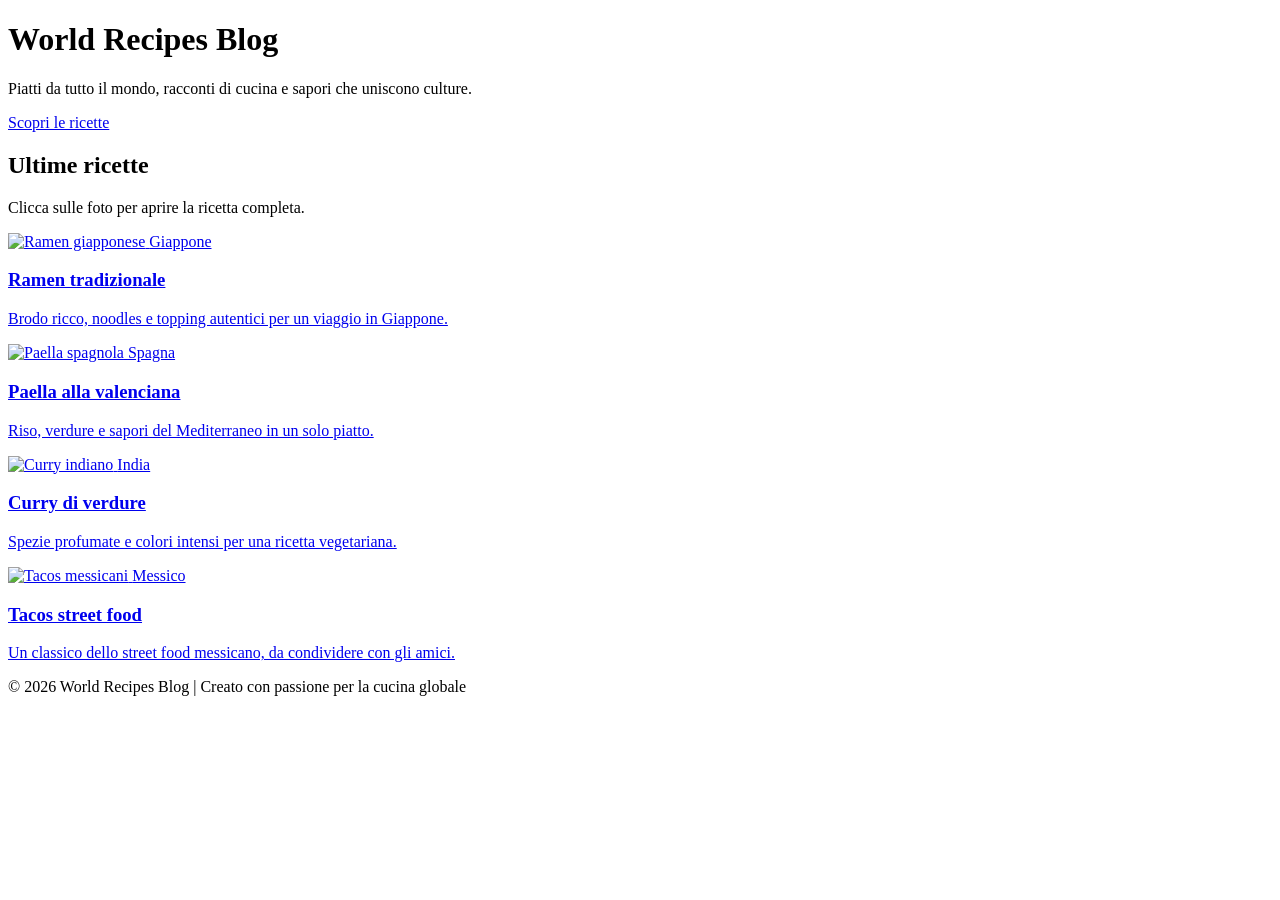
==== index.html @ 47ef9de8 "Create index.html" ====
<!DOCTYPE html>
<html lang="it">
<head>
  <meta charset="UTF-8" />
  <meta name="viewport" content="width=device-width, initial-scale=1.0" />
  <title>World Recipes Blog</title>
  <link rel="stylesheet" href="styles.css" />
</head>
<body>
  <header class="hero">
    <div class="hero-content">
      <h1>World Recipes Blog</h1>
      <p>Piatti da tutto il mondo, racconti di cucina e sapori che uniscono culture.</p>
      <a href="#ricette" class="btn-primary">Scopri le ricette</a>
    </div>
  </header>

  <main>
    <section id="ricette" class="section">
      <h2>Ultime ricette</h2>
      <p class="section-subtitle">
        Clicca sulle foto per aprire la ricetta completa.
      </p>

      <div class="grid-ricette">
        <!-- Ricetta 1 -->
        <article class="card-ricetta">
          <a href="ricetta1.html">
            <div class="card-image-wrapper">
              <img src="img/ramen.jpg" alt="Ramen giapponese" />
              <span class="card-tag">Giappone</span>
            </div>
            <div class="card-content">
              <h3>Ramen tradizionale</h3>
              <p>Brodo ricco, noodles e topping autentici per un viaggio in Giappone.</p>
            </div>
          </a>
        </article>

        <!-- Ricetta 2 -->
        <article class="card-ricetta">
          <a href="ricetta2.html">
            <div class="card-image-wrapper">
              <img src="img/paella.jpg" alt="Paella spagnola" />
              <span class="card-tag">Spagna</span>
            </div>
            <div class="card-content">
              <h3>Paella alla valenciana</h3>
              <p>Riso, verdure e sapori del Mediterraneo in un solo piatto.</p>
            </div>
          </a>
        </article>

        <!-- Ricetta 3 -->
        <article class="card-ricetta">
          <a href="ricetta3.html">
            <div class="card-image-wrapper">
              <img src="img/curry.jpg" alt="Curry indiano" />
              <span class="card-tag">India</span>
            </div>
            <div class="card-content">
              <h3>Curry di verdure</h3>
              <p>Spezie profumate e colori intensi per una ricetta vegetariana.</p>
            </div>
          </a>
        </article>

        <!-- Ricetta 4 -->
        <article class="card-ricetta">
          <a href="ricetta4.html">
            <div class="card-image-wrapper">
              <img src="img/tacos.jpg" alt="Tacos messicani" />
              <span class="card-tag">Messico</span>
            </div>
            <div class="card-content">
              <h3>Tacos street food</h3>
              <p>Un classico dello street food messicano, da condividere con gli amici.</p>
            </div>
          </a>
        </article>
      </div>
    </section>
  </main>

  <footer class="footer">
    <p>© 2026 World Recipes Blog | Creato con passione per la cucina globale</p>
  </footer>
</body>
</html>
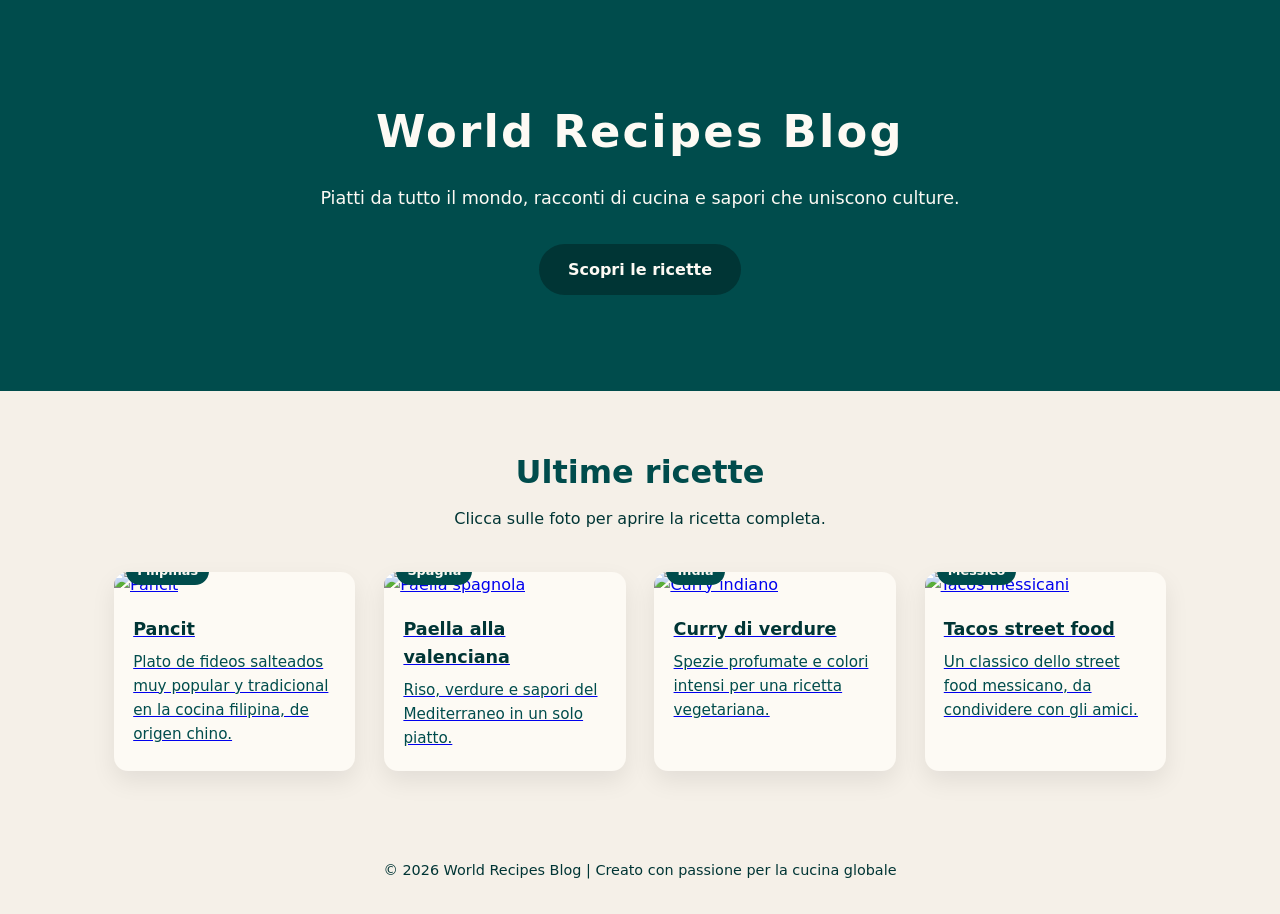
==== commit 444418b8: "Update index.html" ====
--- a/index.html
+++ b/index.html
@@ -27,12 +27,12 @@
         <article class="card-ricetta">
           <a href="ricetta1.html">
             <div class="card-image-wrapper">
-              <img src="img/ramen.jpg" alt="Ramen giapponese" />
-              <span class="card-tag">Giappone</span>
+              <img src="images/pancit.jpg" alt="Pancit" />
+              <span class="card-tag">Filipinas</span>
             </div>
             <div class="card-content">
-              <h3>Ramen tradizionale</h3>
-              <p>Brodo ricco, noodles e topping autentici per un viaggio in Giappone.</p>
+              <h3>Pancit</h3>
+              <p>Plato de fideos salteados muy popular y tradicional en la cocina filipina, de origen chino.</p>
             </div>
           </a>
         </article>
--- a/styles.css
+++ b/styles.css
@@ -0,0 +1,215 @@
+/* Reset semplice */
+* {
+  margin: 0;
+  padding: 0;
+  box-sizing: border-box;
+}
+
+body {
+  font-family: system-ui, -apple-system, BlinkMacSystemFont, "Segoe UI", sans-serif;
+  background-color: #f5f0e8;
+  color: #003535;
+  line-height: 1.6;
+}
+
+/* Hero senza gradienti, colore netto */
+.hero {
+  background-color: #004c4c;
+  color: #fdfaf4;
+  padding: 6rem 1.5rem;
+  text-align: center; /* titolo centrato */
+}
+
+.hero-content {
+  max-width: 800px;
+  margin: 0 auto;
+}
+
+.hero h1 {
+  font-size: 2.8rem;
+  letter-spacing: 0.05em;
+  margin-bottom: 1rem;
+  text-align: center; /* centrato */
+}
+
+.hero p {
+  font-size: 1.1rem;
+  margin-bottom: 2rem;
+  text-align: center;
+}
+
+.btn-primary {
+  display: inline-block;
+  padding: 0.8rem 1.8rem;
+  border-radius: 999px;
+  background-color: #003535;
+  color: #fdfaf4;
+  text-decoration: none;
+  font-weight: 600;
+  transition: background-color 0.2s ease, transform 0.2s ease;
+}
+
+.btn-primary:hover {
+  background-color: #004c4c;
+  transform: translateY(-1px);
+}
+
+/* Sezioni */
+.section {
+  padding: 3.5rem 1.5rem 4rem;
+  max-width: 1100px;
+  margin: 0 auto;
+}
+
+.section h2 {
+  font-size: 2rem;
+  margin-bottom: 0.5rem;
+  text-align: center;
+  color: #004c4c;
+}
+
+.section-subtitle {
+  text-align: center;
+  margin-bottom: 2.5rem;
+  color: #003535;
+}
+
+/* Griglia ricette */
+.grid-ricette {
+  display: grid;
+  grid-template-columns: repeat(auto-fit, minmax(230px, 1fr));
+  gap: 1.8rem;
+}
+
+.card-ricetta {
+  background-color: #fdfaf4;
+  border-radius: 14px;
+  overflow: hidden;
+  box-shadow: 0 10px 25px rgba(0, 0, 0, 0.08);
+  transition: transform 0.2s ease, box-shadow 0.2s ease;
+}
+
+.card-ricetta:hover {
+  transform: translateY(-6px);
+  box-shadow: 0 16px 35px rgba(0, 0, 0, 0.12);
+}
+
+/* Immagine + tag paese */
+.card-image-wrapper {
+  position: relative;
+  overflow: hidden;
+}
+
+.card-image-wrapper img {
+  width: 100%;
+  height: 210px;
+  object-fit: cover;
+  transition: transform 0.4s ease;
+}
+
+.card-ricetta:hover .card-image-wrapper img {
+  transform: scale(1.06);
+}
+
+.card-tag {
+  position: absolute;
+  left: 12px;
+  bottom: 12px;
+  background-color: #004c4c;
+  color: #fdfaf4;
+  padding: 0.25rem 0.7rem;
+  border-radius: 999px;
+  font-size: 0.8rem;
+  font-weight: 600;
+}
+
+/* Contenuto card */
+.card-content {
+  padding: 1.1rem 1.2rem 1.3rem;
+}
+
+.card-content h3 {
+  font-size: 1.1rem;
+  margin-bottom: 0.4rem;
+  color: #003535;
+}
+
+.card-content p {
+  font-size: 0.95rem;
+  color: #004c4c;
+}
+
+/* Footer */
+.footer {
+  text-align: center;
+  padding: 1.5rem 1rem 2rem;
+  font-size: 0.9rem;
+  color: #003535;
+}
+
+/* Pagina ricetta */
+.pagina-ricetta {
+  background-color: #f5f0e8;
+}
+
+.header-ricetta {
+  text-align: center;
+  padding: 2.5rem 1rem 1rem;
+}
+
+.back-link {
+  display: inline-block;
+  margin-bottom: 1rem;
+  color: #004c4c;
+  text-decoration: none;
+  font-weight: 600;
+}
+
+.back-link:hover {
+  text-decoration: underline;
+}
+
+.header-ricetta h1 {
+  font-size: 2rem;
+  color: #004c4c;
+  text-align: center;
+}
+
+.sottotitolo-paese {
+  color: #003535;
+  margin-top: 0.3rem;
+}
+
+.hero-ricetta img {
+  width: 100%;
+  max-height: 380px;
+  object-fit: cover;
+  border-radius: 12px;
+  margin: 1.5rem 0;
+}
+
+.contenuto-ricetta {
+  max-width: 800px;
+  margin: 0 auto;
+  padding: 0 1.5rem 3rem;
+}
+
+.box-ricetta {
+  background-color: #fdfaf4;
+  padding: 1.8rem;
+  margin-bottom: 2rem;
+  border-radius: 12px;
+  box-shadow: 0 6px 18px rgba(0, 0, 0, 0.06);
+}
+
+.box-ricetta h2 {
+  margin-bottom: 1rem;
+  color: #004c4c;
+}
+
+.box-ricetta ul,
+.box-ricetta ol {
+  margin-left: 1.2rem;
+  color: #003535;
+  line-height: 1.6;
+}
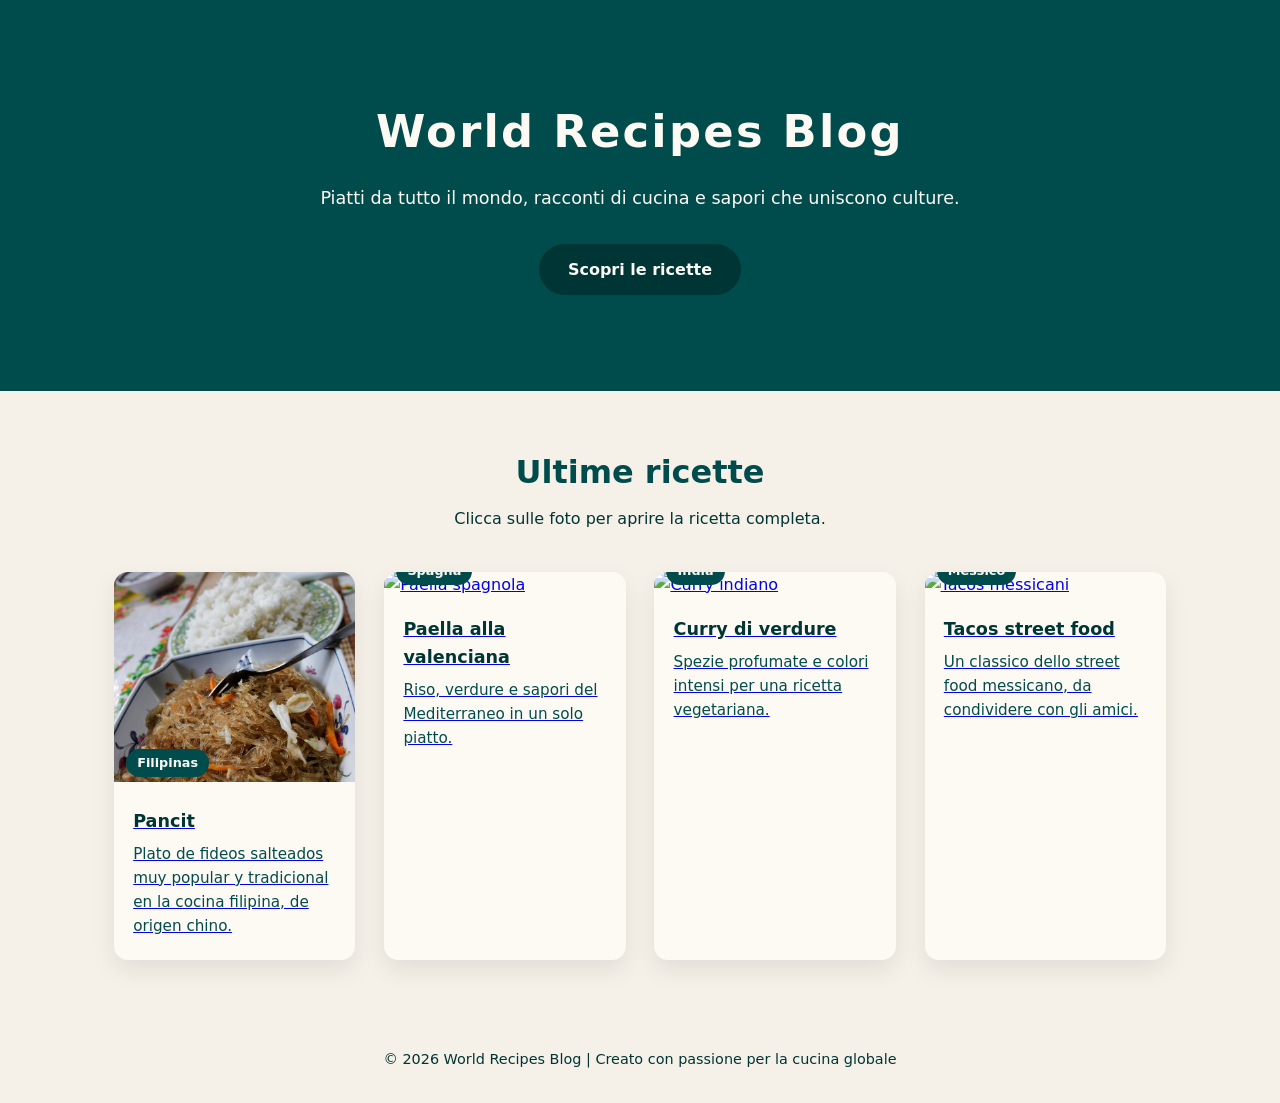
==== commit 4abd4374: "Update index.html" ====
--- a/index.html
+++ b/index.html
@@ -27,7 +27,7 @@
         <article class="card-ricetta">
           <a href="ricetta1.html">
             <div class="card-image-wrapper">
-              <img src="images/pancit.jpg" alt="Pancit" />
+              <img src="Images/pancit.jpg" alt="Pancit" />
               <span class="card-tag">Filipinas</span>
             </div>
             <div class="card-content">
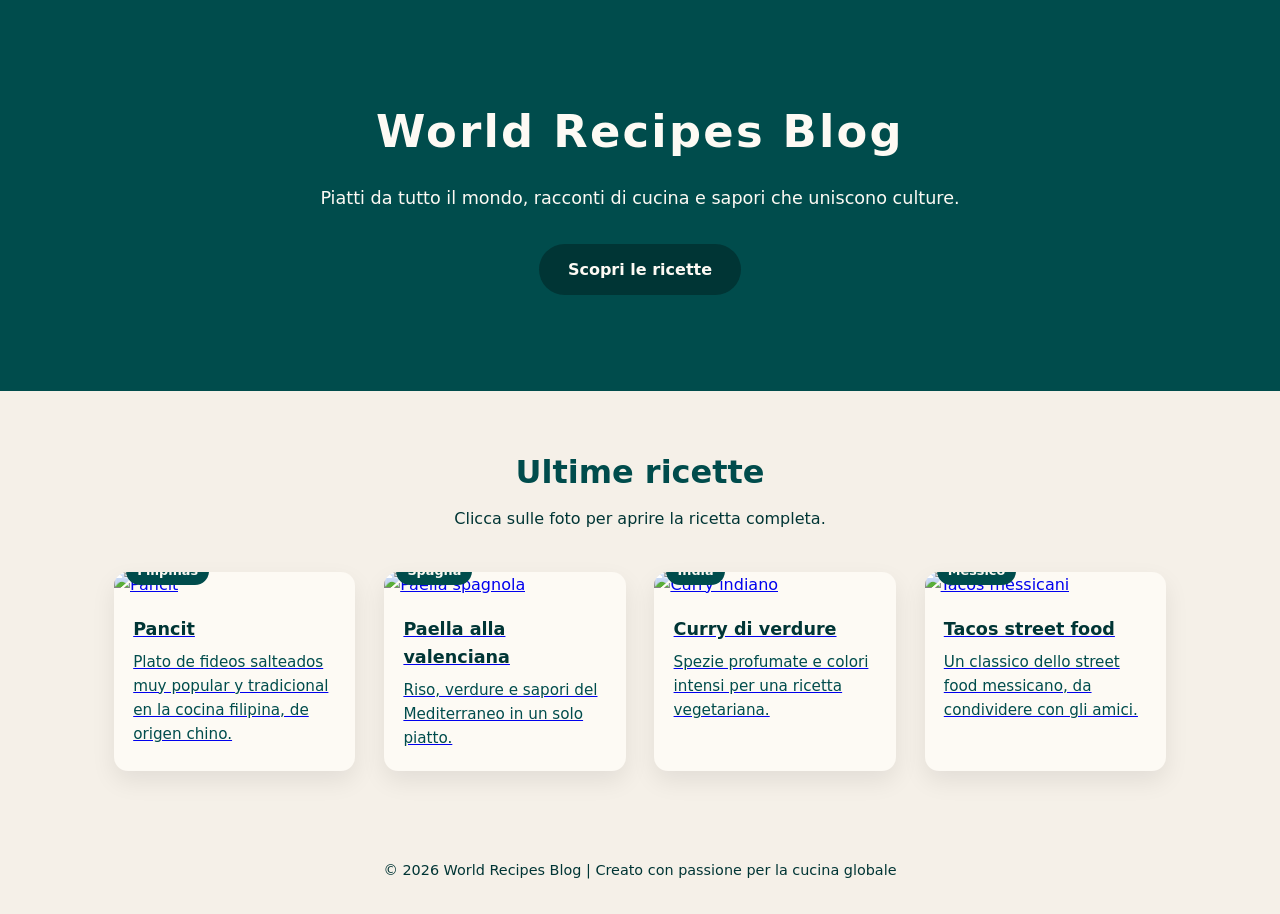
==== commit 9f1a5b2d: "cambie la receta" ====
--- a/index.html
+++ b/index.html
@@ -27,7 +27,7 @@
         <article class="card-ricetta">
           <a href="ricetta1.html">
             <div class="card-image-wrapper">
-              <img src="Images/pancit.jpg" alt="Pancit" />
+              <img src="mages/pancit.jpg" alt="Pancit" />
               <span class="card-tag">Filipinas</span>
             </div>
             <div class="card-content">
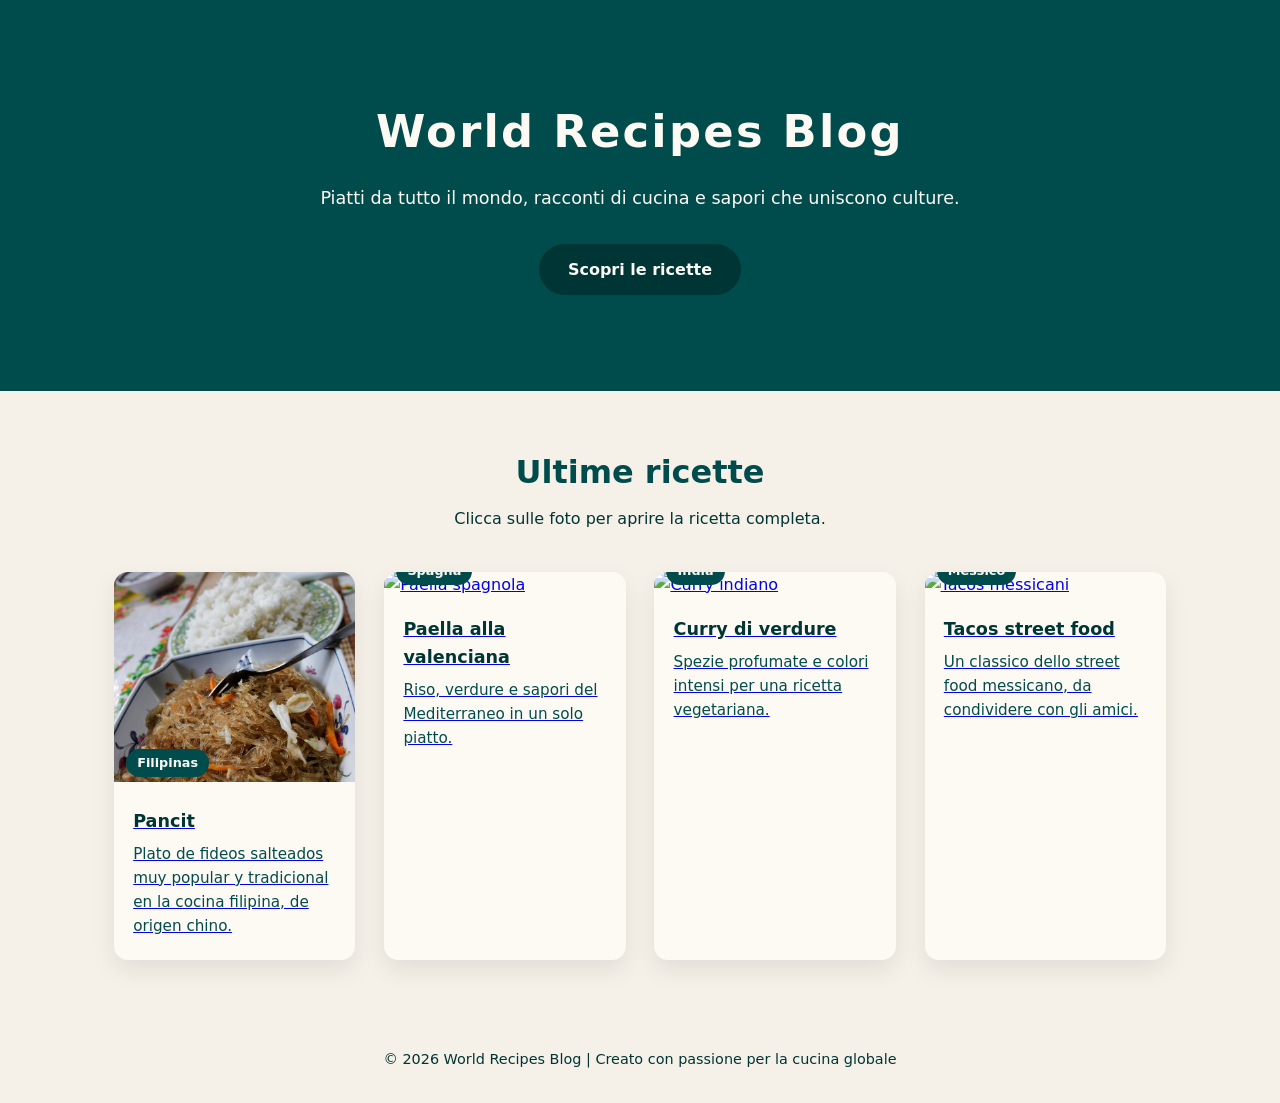
==== commit 6eff43eb: "Update index.html" ====
--- a/index.html
+++ b/index.html
@@ -27,7 +27,7 @@
         <article class="card-ricetta">
           <a href="ricetta1.html">
             <div class="card-image-wrapper">
-              <img src="mages/pancit.jpg" alt="Pancit" />
+              <img src="Images/pancit.jpg" alt="Pancit" />
               <span class="card-tag">Filipinas</span>
             </div>
             <div class="card-content">
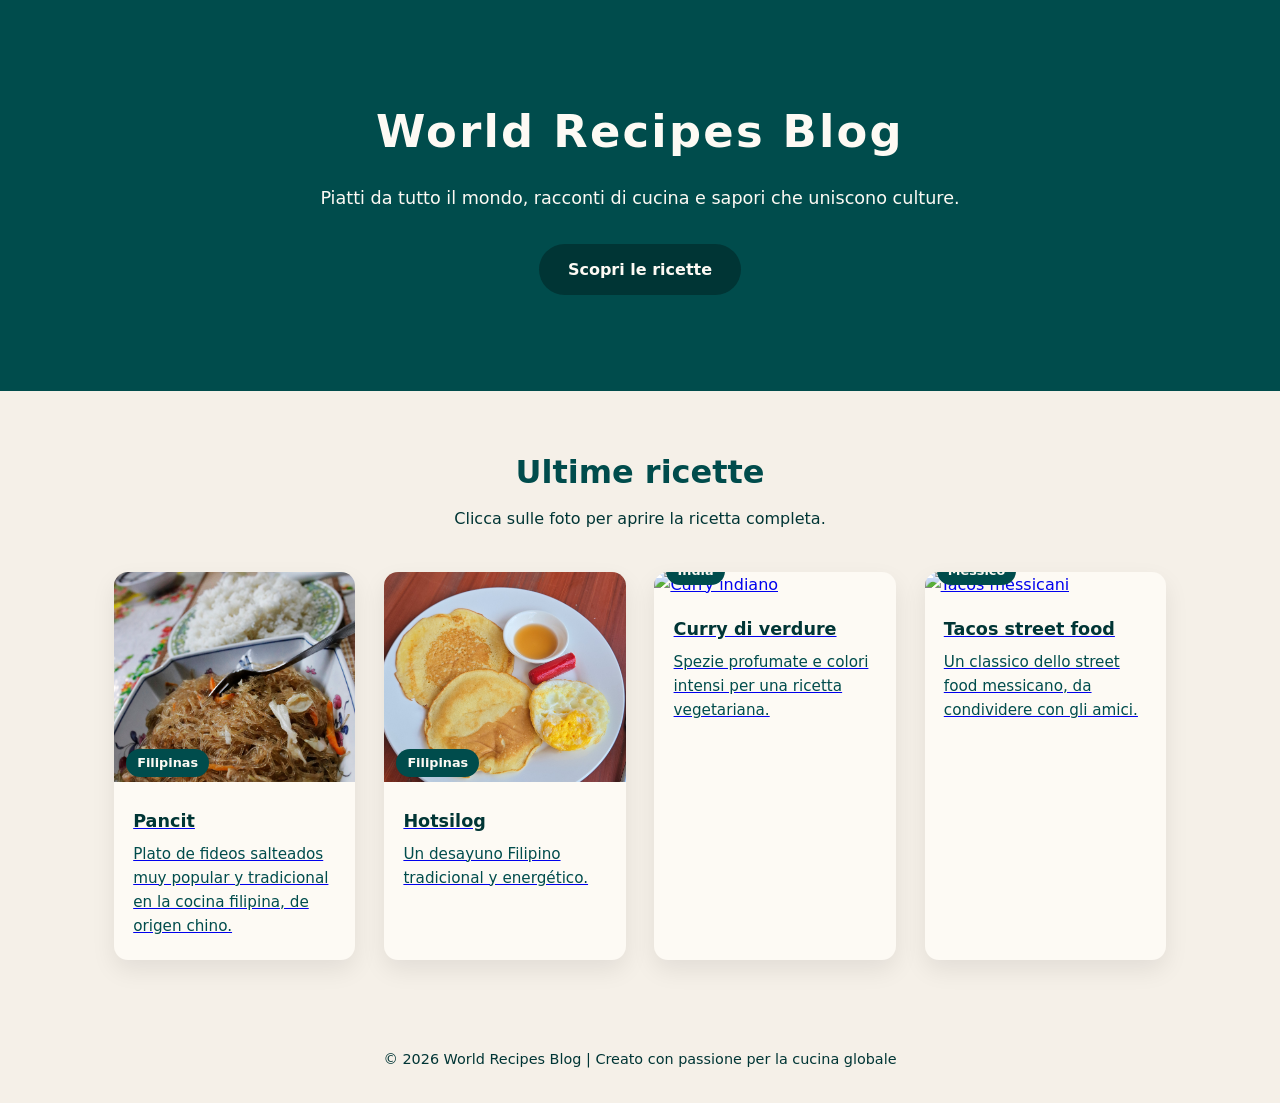
==== commit 4437d958: "Merge branch 'main' of https://github.com/TierraCompartida/Ricettario" ====
--- a/index.html
+++ b/index.html
@@ -23,9 +23,9 @@
       </p>
 
       <div class="grid-ricette">
-        <!-- Ricetta 1 -->
+        <!-- pancit -->
         <article class="card-ricetta">
-          <a href="ricetta1.html">
+          <a href="pancit.html">
             <div class="card-image-wrapper">
               <img src="Images/pancit.jpg" alt="Pancit" />
               <span class="card-tag">Filipinas</span>
@@ -37,16 +37,16 @@
           </a>
         </article>
 
-        <!-- Ricetta 2 -->
+        <!-- hotsilog2 -->
         <article class="card-ricetta">
-          <a href="ricetta2.html">
+          <a href="hotsilog.html">
             <div class="card-image-wrapper">
-              <img src="img/paella.jpg" alt="Paella spagnola" />
-              <span class="card-tag">Spagna</span>
+              <img src="Images/hotsilog.jpg" alt="Hotsilog Filipino" />
+              <span class="card-tag">Filipinas</span>
             </div>
             <div class="card-content">
-              <h3>Paella alla valenciana</h3>
-              <p>Riso, verdure e sapori del Mediterraneo in un solo piatto.</p>
+              <h3>Hotsilog</h3>
+              <p>Un desayuno Filipino tradicional y energético.</p>
             </div>
           </a>
         </article>
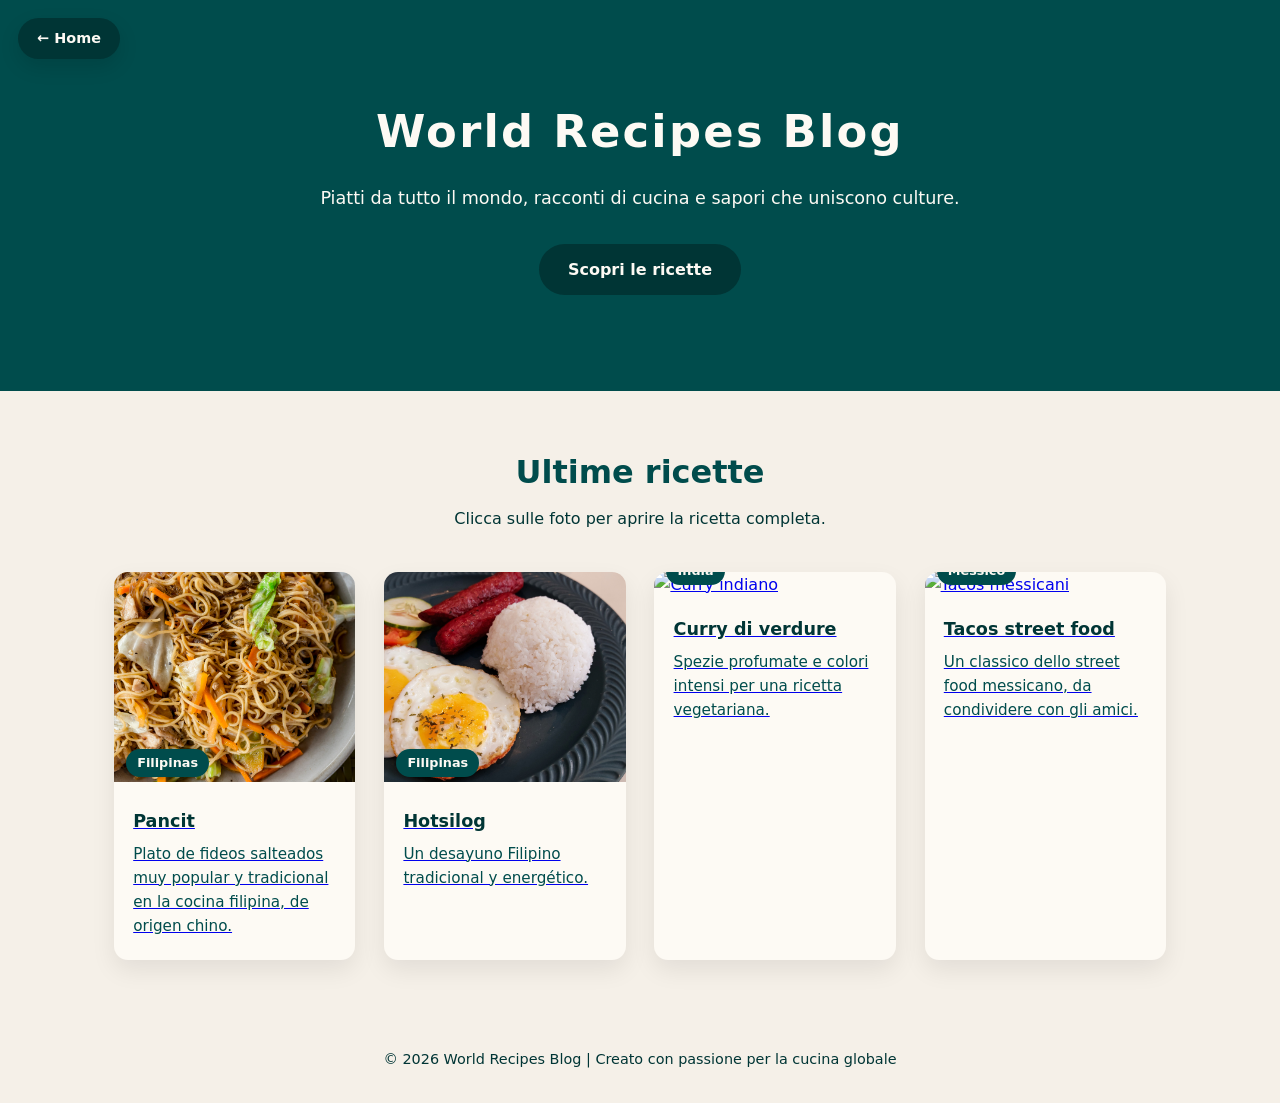
==== commit 3b2cc391: "back_home" ====
--- a/index.html
+++ b/index.html
@@ -7,6 +7,9 @@
   <link rel="stylesheet" href="styles.css" />
 </head>
 <body>
+  <!-- BOTTONE TORNA ALLA HOME -->
+<a href="https://tierracompartida.github.io/blog/" class="btn-home">← Home</a>
+
   <header class="hero">
     <div class="hero-content">
       <h1>World Recipes Blog</h1>
--- a/styles.css
+++ b/styles.css
@@ -213,3 +213,23 @@
   color: #003535;
   line-height: 1.6;
 }
+/* Bottone Home in alto a sinistra */
+.btn-home {
+  position: absolute;
+  top: 18px;
+  left: 18px;
+  background-color: #003535;
+  color: #fdfaf4;
+  padding: 0.55rem 1.2rem;
+  border-radius: 999px;
+  text-decoration: none;
+  font-weight: 600;
+  font-size: 0.9rem;
+  box-shadow: 0 8px 20px rgba(0, 0, 0, 0.12);
+  transition: background-color 0.2s ease, transform 0.2s ease;
+}
+
+.btn-home:hover {
+  background-color: #004c4c;
+  transform: translateY(-2px);
+}
